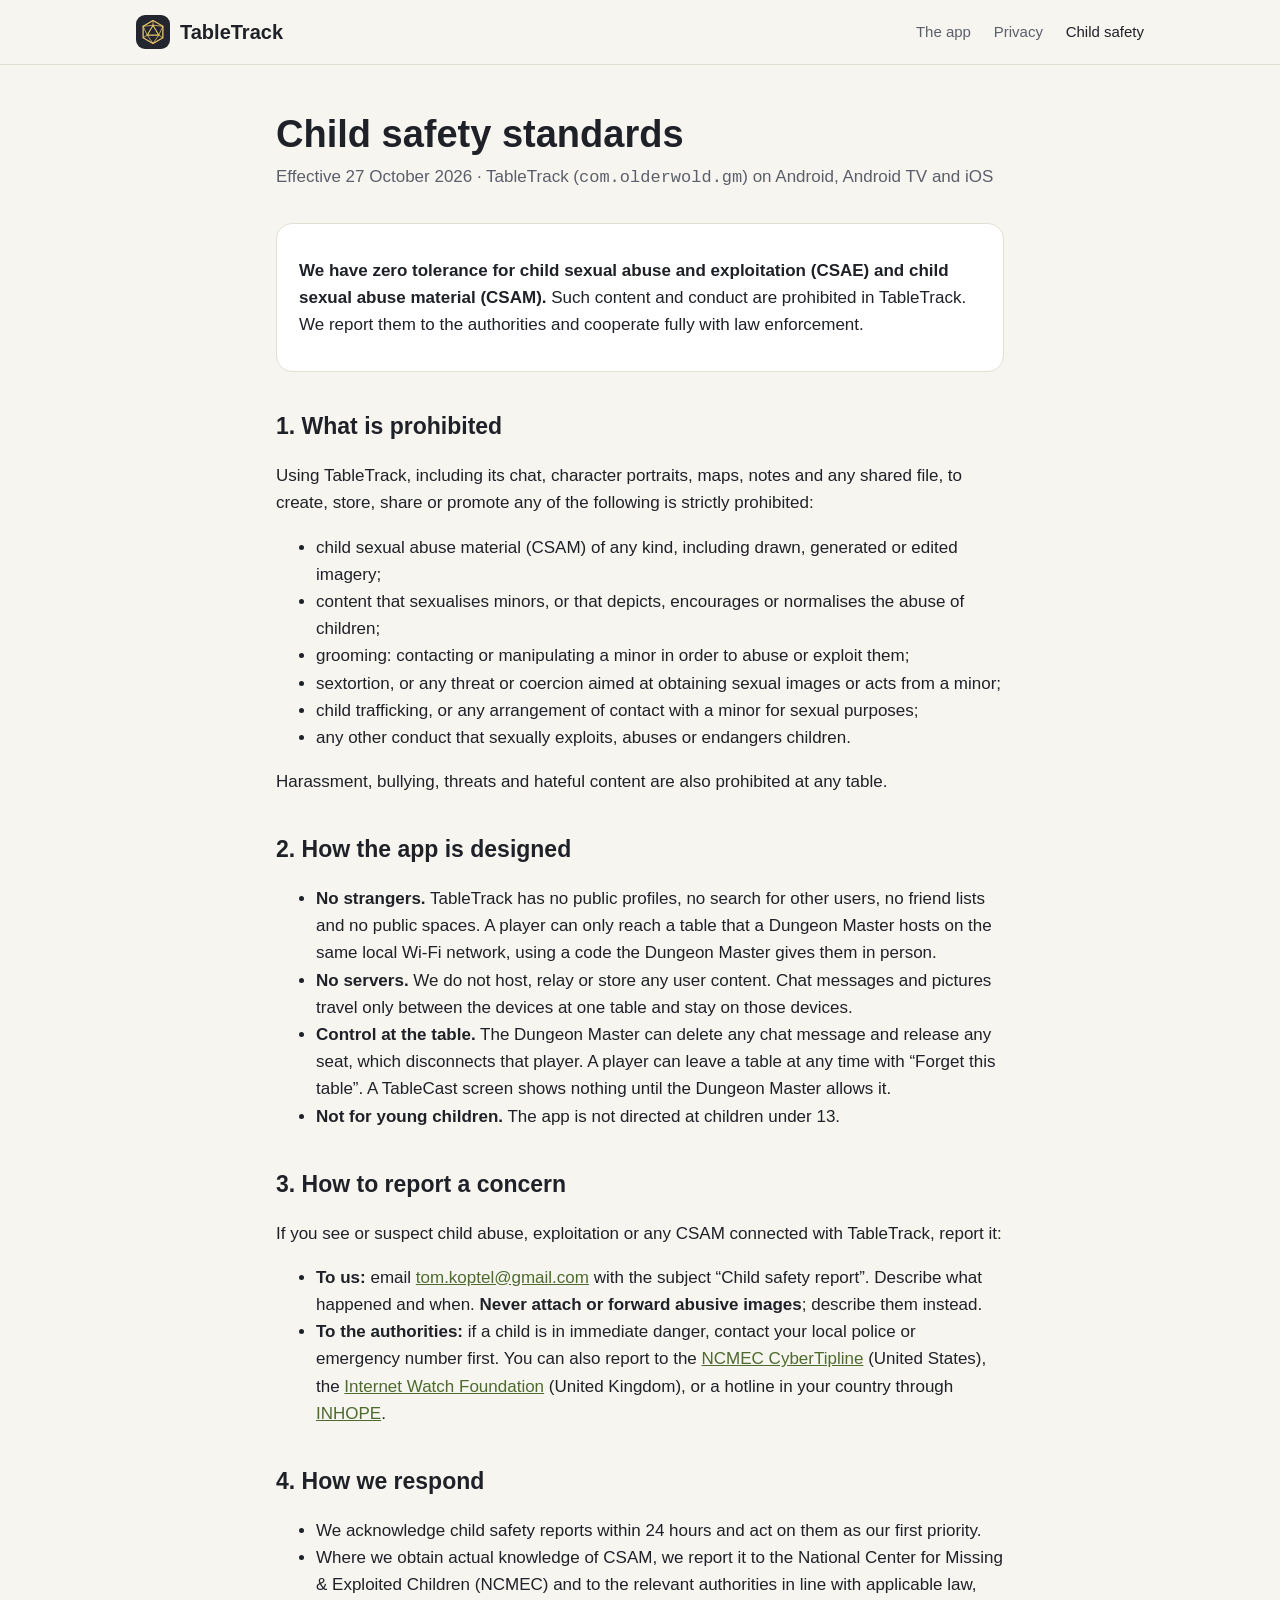
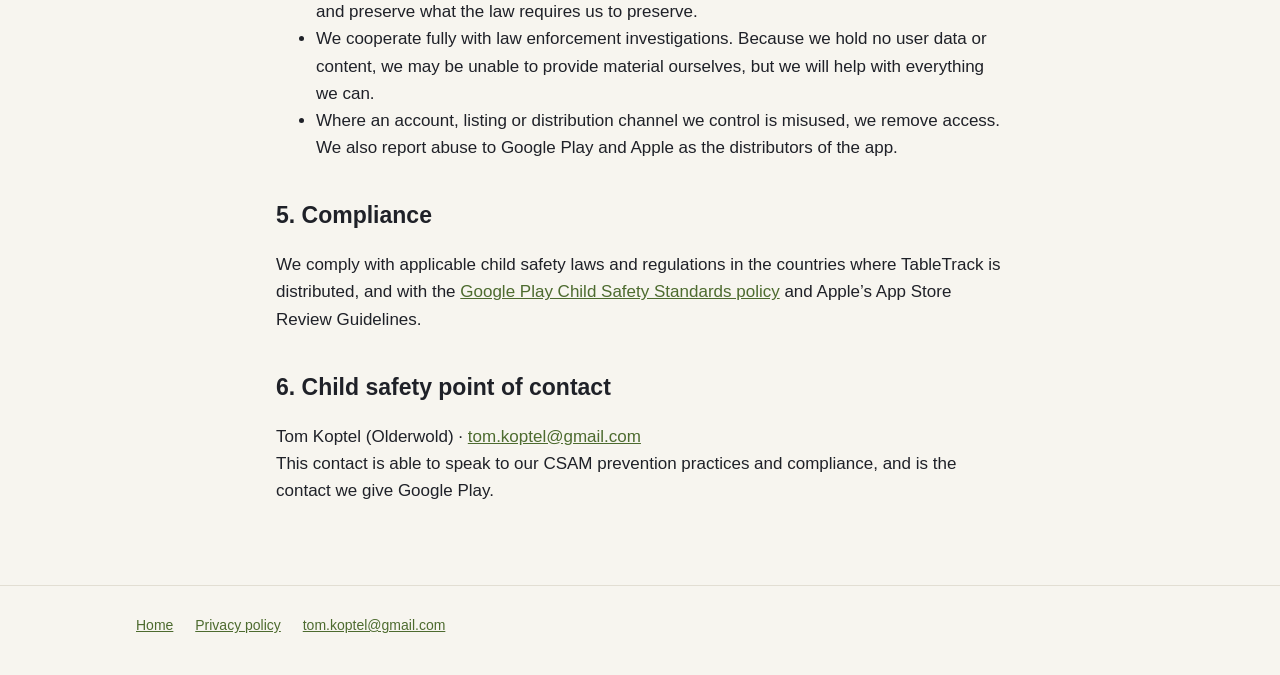
==== site/child-safety.html @ 80841b4d "TableTrack website: home, privacy policy, child safety standards Plain HTML in site/, deployed to Gi" ====
<!doctype html>
<html lang="en">
<head>
  <meta charset="utf-8">
  <meta name="viewport" content="width=device-width, initial-scale=1">
  <title>Child safety standards — TableTrack</title>
  <meta name="description" content="TableTrack's standards against child sexual abuse and exploitation (CSAE): zero tolerance, how to report, and how we respond.">
  <link rel="icon" href="img/tabletrack.svg" type="image/svg+xml">
  <link rel="stylesheet" href="style.css">
</head>
<body>
<header class="top">
  <div class="wrap">
    <a class="brand" href="./"><img class="mark" src="img/tabletrack.svg" alt="">TableTrack</a>
    <nav>
      <a href="./#ways">The app</a>
      <a href="privacy.html">Privacy</a>
      <a href="child-safety.html" aria-current="page">Child safety</a>
    </nav>
  </div>
</header>

<main>
<article class="doc">
  <h1>Child safety standards</h1>
  <p class="meta">Effective 27 October 2026 · TableTrack (<code>com.olderwold.gm</code>) on Android, Android TV and iOS</p>

  <div class="summary">
    <p><strong>We have zero tolerance for child sexual abuse and exploitation (CSAE) and child sexual abuse material (CSAM).</strong> Such content and conduct are prohibited in TableTrack. We report them to the authorities and cooperate fully with law enforcement.</p>
  </div>

  <h2>1. What is prohibited</h2>
  <p>Using TableTrack, including its chat, character portraits, maps, notes and any shared file, to create, store, share or promote any of the following is strictly prohibited:</p>
  <ul>
    <li>child sexual abuse material (CSAM) of any kind, including drawn, generated or edited imagery;</li>
    <li>content that sexualises minors, or that depicts, encourages or normalises the abuse of children;</li>
    <li>grooming: contacting or manipulating a minor in order to abuse or exploit them;</li>
    <li>sextortion, or any threat or coercion aimed at obtaining sexual images or acts from a minor;</li>
    <li>child trafficking, or any arrangement of contact with a minor for sexual purposes;</li>
    <li>any other conduct that sexually exploits, abuses or endangers children.</li>
  </ul>
  <p>Harassment, bullying, threats and hateful content are also prohibited at any table.</p>

  <h2>2. How the app is designed</h2>
  <ul>
    <li><strong>No strangers.</strong> TableTrack has no public profiles, no search for other users, no friend lists and no public spaces. A player can only reach a table that a Dungeon Master hosts on the same local Wi-Fi network, using a code the Dungeon Master gives them in person.</li>
    <li><strong>No servers.</strong> We do not host, relay or store any user content. Chat messages and pictures travel only between the devices at one table and stay on those devices.</li>
    <li><strong>Control at the table.</strong> The Dungeon Master can delete any chat message and release any seat, which disconnects that player. A player can leave a table at any time with “Forget this table”. A TableCast screen shows nothing until the Dungeon Master allows it.</li>
    <li><strong>Not for young children.</strong> The app is not directed at children under 13.</li>
  </ul>

  <h2>3. How to report a concern</h2>
  <p>If you see or suspect child abuse, exploitation or any CSAM connected with TableTrack, report it:</p>
  <ul>
    <li><strong>To us:</strong> email <a href="mailto:tom.koptel@gmail.com?subject=Child%20safety%20report">tom.koptel@gmail.com</a> with the subject “Child safety report”. Describe what happened and when. <strong>Never attach or forward abusive images</strong>; describe them instead.</li>
    <li><strong>To the authorities:</strong> if a child is in immediate danger, contact your local police or emergency number first. You can also report to the <a href="https://report.cybertip.org/">NCMEC CyberTipline</a> (United States), the <a href="https://report.iwf.org.uk/">Internet Watch Foundation</a> (United Kingdom), or a hotline in your country through <a href="https://www.inhope.org/EN">INHOPE</a>.</li>
  </ul>

  <h2>4. How we respond</h2>
  <ul>
    <li>We acknowledge child safety reports within 24 hours and act on them as our first priority.</li>
    <li>Where we obtain actual knowledge of CSAM, we report it to the National Center for Missing &amp; Exploited Children (NCMEC) and to the relevant authorities in line with applicable law, and preserve what the law requires us to preserve.</li>
    <li>We cooperate fully with law enforcement investigations. Because we hold no user data or content, we may be unable to provide material ourselves, but we will help with everything we can.</li>
    <li>Where an account, listing or distribution channel we control is misused, we remove access. We also report abuse to Google Play and Apple as the distributors of the app.</li>
  </ul>

  <h2>5. Compliance</h2>
  <p>We comply with applicable child safety laws and regulations in the countries where TableTrack is distributed, and with the <a href="https://support.google.com/googleplay/android-developer/answer/14747720">Google Play Child Safety Standards policy</a> and Apple’s App Store Review Guidelines.</p>

  <h2>6. Child safety point of contact</h2>
  <p>Tom Koptel (Olderwold) · <a href="mailto:tom.koptel@gmail.com">tom.koptel@gmail.com</a><br>
  This contact is able to speak to our CSAM prevention practices and compliance, and is the contact we give Google Play.</p>
</article>
</main>

<footer>
  <div class="wrap">
    <div class="links">
      <a href="./">Home</a>
      <a href="privacy.html">Privacy policy</a>
      <a href="mailto:tom.koptel@gmail.com">tom.koptel@gmail.com</a>
    </div>
  </div>
</footer>
</body>
</html>
---- site/style.css ----
:root {
  --bg: #f7f5ef;
  --surface: #ffffff;
  --ink: #1f2128;
  --muted: #5b5f6b;
  --line: #e2ded3;
  --night: #23262f;
  --gold: #e8b85a;
  --blue: #8cc6e8;
  --coral: #ef8a7c;
  --accent: #4d6b2f;
  --radius: 16px;
  color-scheme: light dark;
}

@media (prefers-color-scheme: dark) {
  :root {
    --bg: #17191f;
    --surface: #20232b;
    --ink: #eceae4;
    --muted: #a6a9b3;
    --line: #2f333d;
    --accent: #b7d68e;
  }
}

* { box-sizing: border-box; }

body {
  margin: 0;
  background: var(--bg);
  color: var(--ink);
  font: 17px/1.6 -apple-system, BlinkMacSystemFont, "Segoe UI", Roboto, "Helvetica Neue", Arial, sans-serif;
}

a { color: var(--accent); }

.wrap { max-width: 1040px; margin: 0 auto; padding: 0 16px; }

header.top {
  border-bottom: 1px solid var(--line);
}
header.top .wrap {
  display: flex; align-items: center; justify-content: space-between; gap: 16px;
  min-height: 64px; flex-wrap: wrap;
}
.brand { display: flex; align-items: center; gap: 10px; font-weight: 700; font-size: 20px; color: var(--ink); text-decoration: none; }
.brand .mark { width: 34px; height: 34px; background: var(--night); border-radius: 9px; padding: 4px; }
nav a { margin-left: 18px; color: var(--muted); text-decoration: none; font-size: 15px; }
nav a:first-child { margin-left: 0; }
nav a:hover, nav a[aria-current] { color: var(--ink); }

.hero {
  background: var(--night);
  color: #f2efe9;
  padding: 72px 0 64px;
  text-align: center;
}
.hero .marks { display: flex; justify-content: center; gap: 28px; margin-bottom: 28px; }
.hero .marks img { width: 72px; height: 72px; }
.hero h1 { font-size: clamp(40px, 7vw, 64px); line-height: 1.05; margin: 0 0 14px; }
.hero p.lead { font-size: clamp(18px, 2.4vw, 22px); color: #cfcbc2; max-width: 680px; margin: 0 auto 28px; }
.button {
  display: inline-block; padding: 12px 22px; border-radius: 999px; font-weight: 600;
  background: var(--gold); color: #23262f; text-decoration: none;
}
.hero small { display: block; margin-top: 14px; color: #a9a59c; }

section { padding: 56px 0; }
section h2 { font-size: 30px; margin: 0 0 8px; }
section > .wrap > p.sub { color: var(--muted); margin: 0 0 32px; max-width: 720px; }

.ways { display: grid; grid-template-columns: repeat(auto-fit, minmax(260px, 1fr)); gap: 20px; }
.way {
  background: var(--surface); border: 1px solid var(--line); border-radius: var(--radius);
  padding: 24px;
}
.way img.icon { width: 52px; height: 52px; background: var(--night); border-radius: 12px; padding: 6px; }
.way h3 { margin: 14px 0 4px; font-size: 22px; }
.way .who { color: var(--muted); font-size: 15px; margin: 0 0 12px; }
.way ul { margin: 0; padding-left: 20px; }

.shots { display: flex; gap: 16px; overflow-x: auto; padding-bottom: 8px; scroll-snap-type: x mandatory; }
.shots figure { margin: 0; flex: 0 0 auto; scroll-snap-align: start; }
.shots img { height: 480px; width: auto; border-radius: 18px; border: 1px solid var(--line); display: block; }
.shots figcaption { color: var(--muted); font-size: 14px; margin-top: 8px; }
.tv img { width: 100%; height: auto; border-radius: var(--radius); border: 1px solid var(--line); display: block; }

.promises { display: grid; grid-template-columns: repeat(auto-fit, minmax(220px, 1fr)); gap: 16px; }
.promise { background: var(--surface); border: 1px solid var(--line); border-radius: var(--radius); padding: 18px 20px; }
.promise strong { display: block; font-size: 18px; margin-bottom: 4px; }
.promise span { color: var(--muted); font-size: 15px; }

article.doc { max-width: 760px; margin: 0 auto; padding: 48px 16px 64px; }
article.doc h1 { font-size: 38px; line-height: 1.15; margin: 0 0 6px; }
article.doc .meta { color: var(--muted); margin: 0 0 32px; }
article.doc h2 { font-size: 23px; margin: 36px 0 8px; }
article.doc h3 { font-size: 18px; margin: 22px 0 6px; }
article.doc .summary {
  background: var(--surface); border: 1px solid var(--line); border-radius: var(--radius);
  padding: 16px 22px; margin-bottom: 8px;
}
article.doc table { border-collapse: collapse; width: 100%; font-size: 15px; display: block; overflow-x: auto; }
article.doc th, article.doc td { text-align: left; vertical-align: top; border-bottom: 1px solid var(--line); padding: 10px 12px 10px 0; }

footer {
  border-top: 1px solid var(--line); color: var(--muted); font-size: 14px; padding: 28px 0 40px;
}
footer .links a { margin-right: 18px; }
footer p { margin: 10px 0 0; }

@media (max-width: 600px) {
  .shots img { height: 380px; }
  nav a { margin-left: 12px; }
  .hero .marks img { width: 56px; height: 56px; }
}
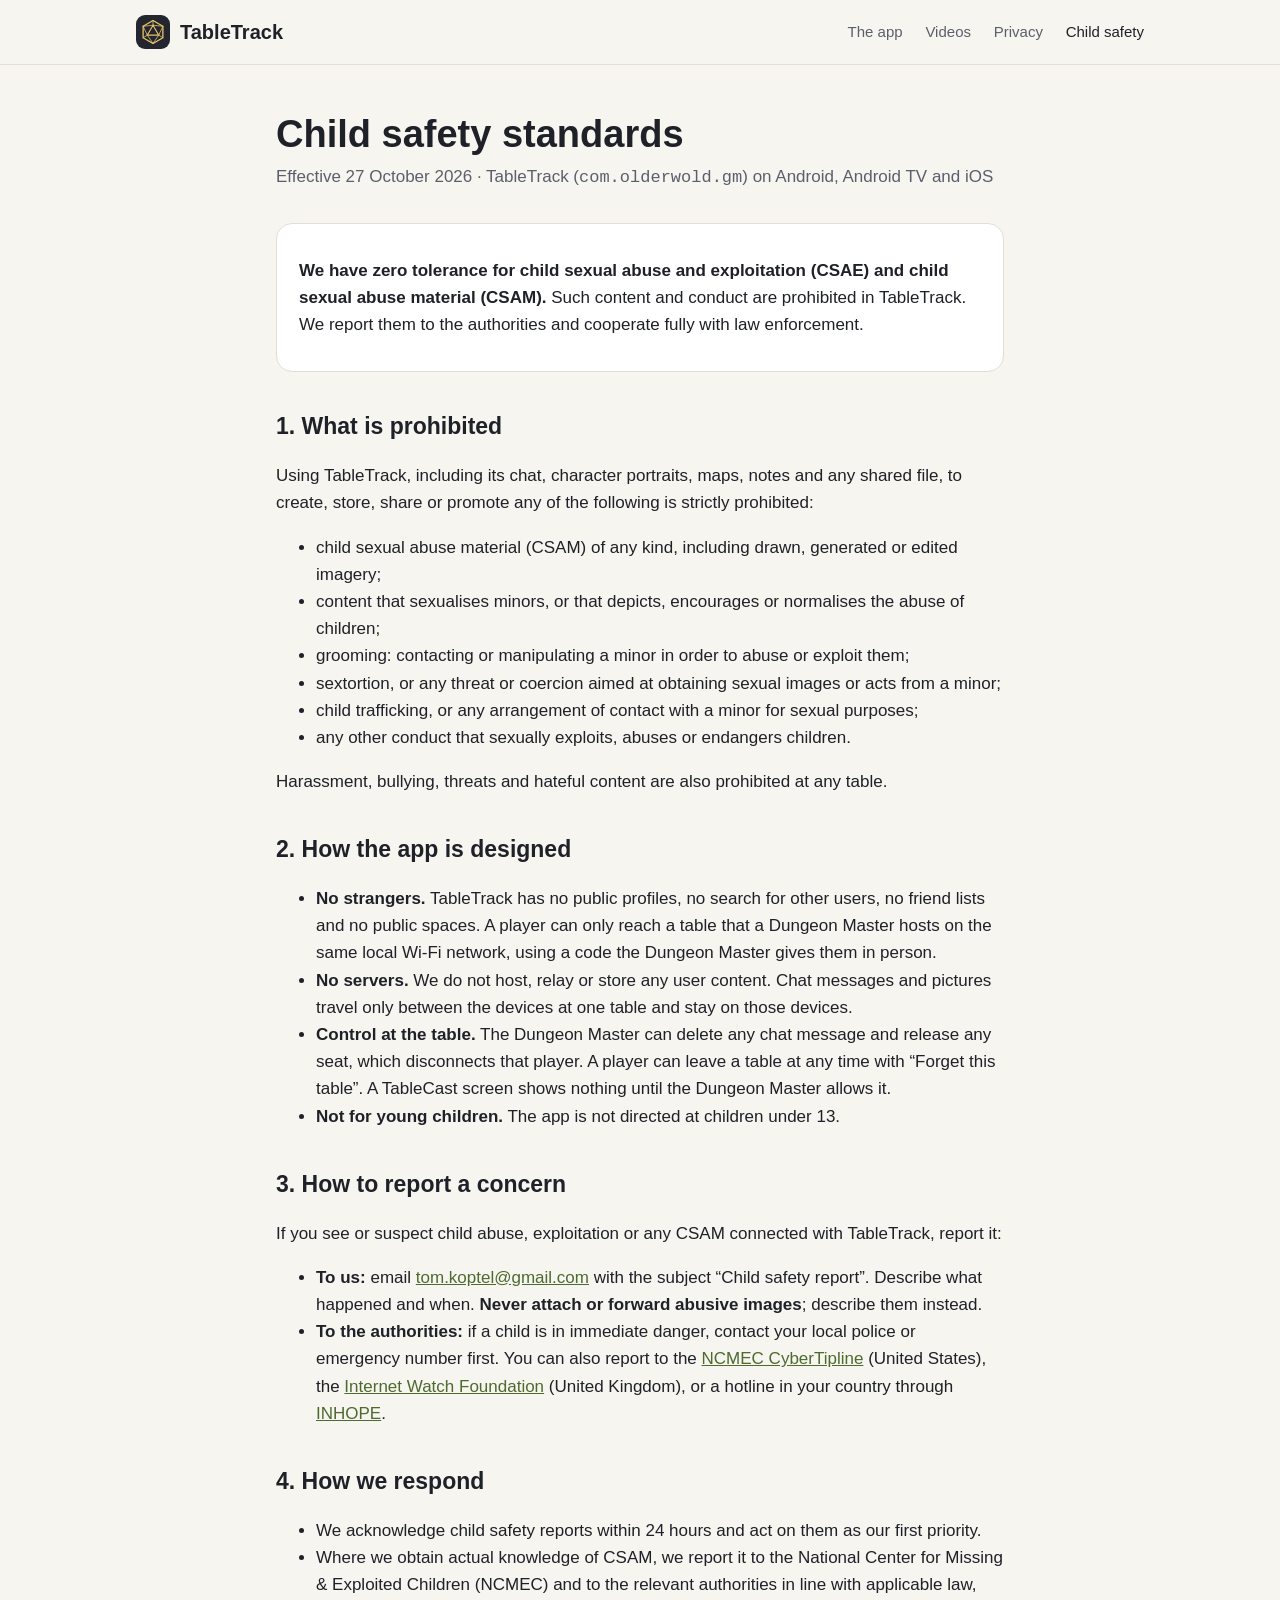
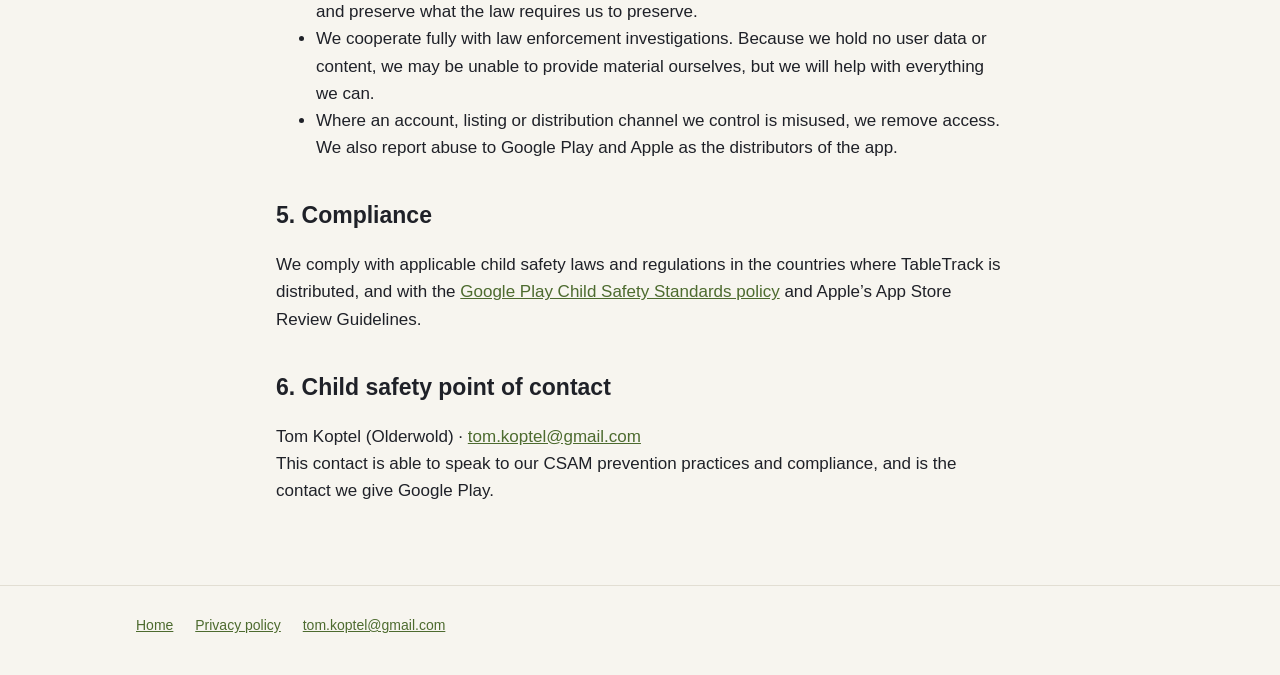
==== commit b54ff643: "Videos page with the hosting foreground-service demo; videos in Git LFS Co-Authored-By: Claude Opus " ====
--- a/site/child-safety.html
+++ b/site/child-safety.html
@@ -14,6 +14,7 @@
     <a class="brand" href="./"><img class="mark" src="img/tabletrack.svg" alt="">TableTrack</a>
     <nav>
       <a href="./#ways">The app</a>
+      <a href="videos.html">Videos</a>
       <a href="privacy.html">Privacy</a>
       <a href="child-safety.html" aria-current="page">Child safety</a>
     </nav>
--- a/site/style.css
+++ b/site/style.css
@@ -114,3 +114,15 @@
   nav a { margin-left: 12px; }
   .hero .marks img { width: 56px; height: 56px; }
 }
+
+article.doc.wide { max-width: 1040px; }
+.video video { width: 100%; height: auto; border-radius: var(--radius); border: 1px solid var(--line); background: #000; display: block; }
+.copy { display: flex; gap: 8px; margin-top: 12px; }
+.copy input {
+  flex: 1; min-width: 0; font: 14px ui-monospace, Menlo, monospace; padding: 10px 12px;
+  border: 1px solid var(--line); border-radius: 10px; background: var(--surface); color: var(--ink);
+}
+.copy button {
+  padding: 10px 18px; border: 0; border-radius: 999px; font-weight: 600; cursor: pointer;
+  background: var(--gold); color: #23262f;
+}
